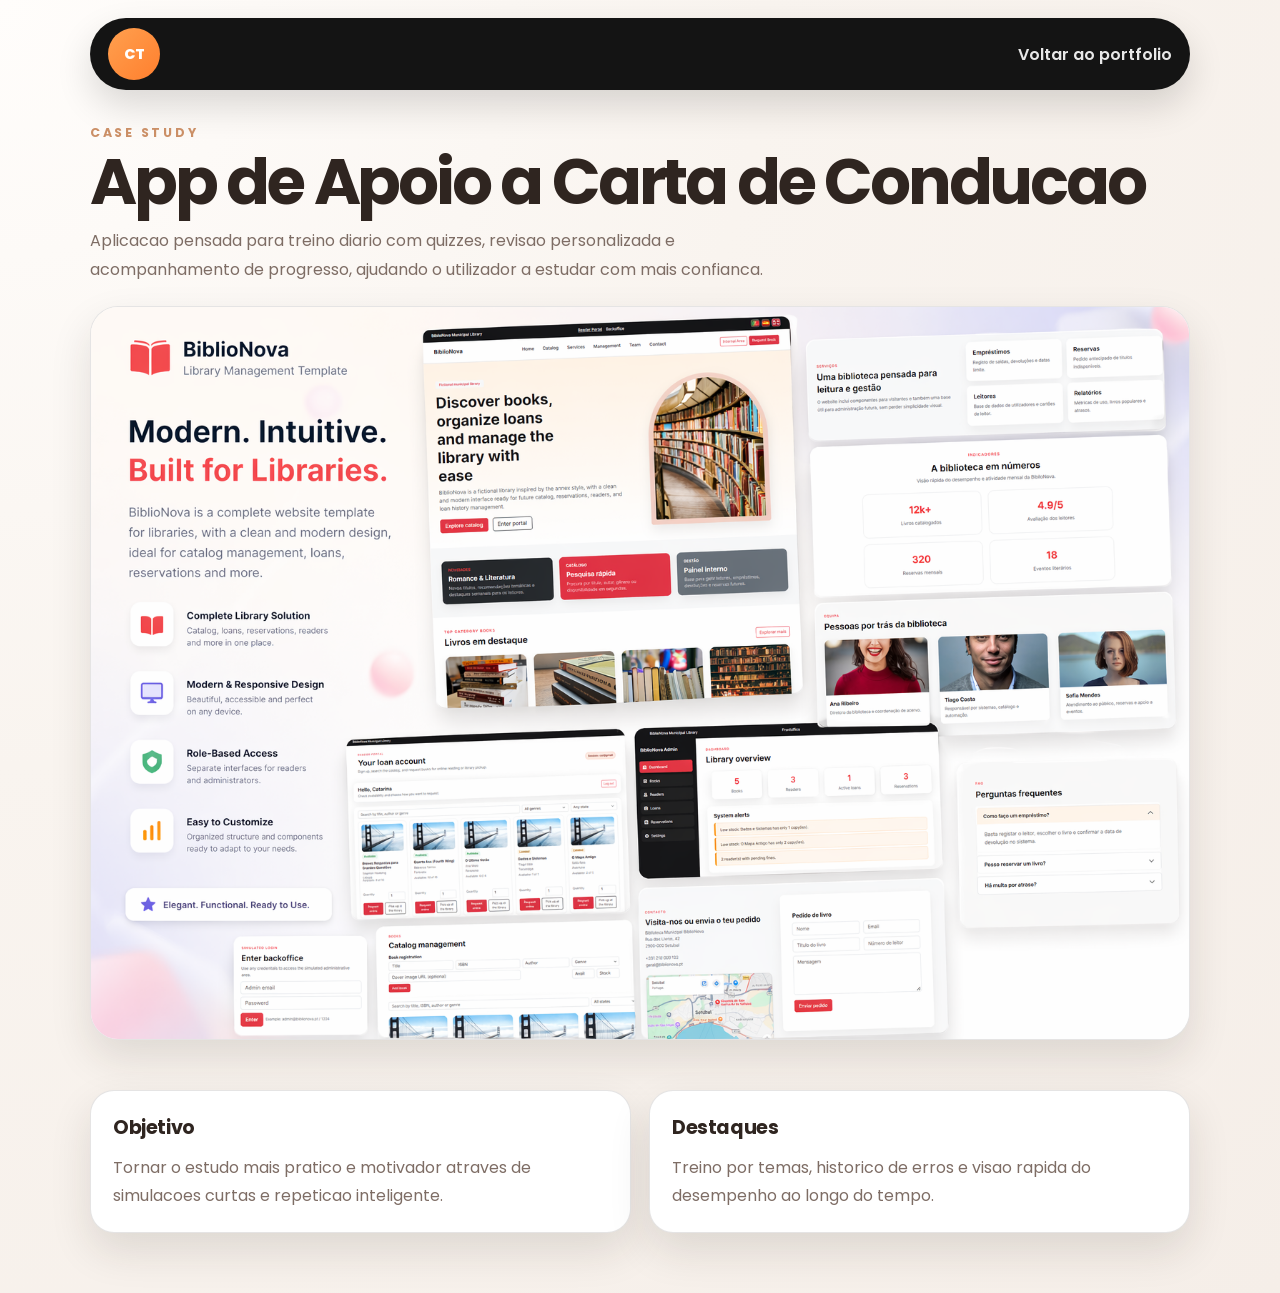
==== projects/driving-quiz.html @ fff9fd98 "Creation of separated pages for project information with the same template" ====
<!DOCTYPE html>
<html lang="pt-PT">
<head>
  <meta charset="UTF-8" />
  <meta name="viewport" content="width=device-width, initial-scale=1.0" />
  <title>App de Apoio a Carta | Projeto</title>
  <link rel="preconnect" href="https://fonts.googleapis.com">
  <link rel="preconnect" href="https://fonts.gstatic.com" crossorigin>
  <link href="https://fonts.googleapis.com/css2?family=Inter:wght@400;500;600;700;800&family=Poppins:wght@400;500;600;700;800&display=swap" rel="stylesheet">
  <link rel="stylesheet" href="project-page.css" />
</head>
<body>
  <header class="project-topbar">
    <div class="container project-topbar-inner">
      <a class="brand" href="../index.html#projects">CT</a>
      <a class="nav-back" href="../index.html#projects">Voltar ao portfolio</a>
    </div>
  </header>

  <main class="container">
    <section class="hero">
      <p class="eyebrow">Case Study</p>
      <h1>App de Apoio a Carta de Conducao</h1>
      <p class="hero-text">Aplicacao pensada para treino diario com quizzes, revisao personalizada e acompanhamento de progresso, ajudando o utilizador a estudar com mais confianca.</p>
      <div class="hero-media">
        <img src="../assets/projects/biblio-nova.png" alt="Preview ilustrativo da app de quizzes" />
      </div>
    </section>

    <section class="grid">
      <article class="card"><h2>Objetivo</h2><p>Tornar o estudo mais pratico e motivador atraves de simulacoes curtas e repeticao inteligente.</p></article>
      <article class="card"><h2>Destaques</h2><p>Treino por temas, historico de erros e visao rapida do desempenho ao longo do tempo.</p></article>
    </section>
  </main>
</body>
</html>
---- projects/project-page.css ----
:root {
    --bg: #f8f5f2;
    --card: #ffffff;
    --text: #2f2520;
    --muted: #7e6d65;
    --accent: #f28d3d;
    --line: rgba(47, 37, 32, .12);
    --shadow: 0 18px 42px rgba(44, 30, 22, .12);
}

* {
    box-sizing: border-box;
}

body {
    margin: 0;
    font-family: Poppins, Inter, sans-serif;
    color: var(--text);
    background: radial-gradient(circle at top left, #fffdfb 0, #f9f4ef 42%, #f5eee8 100%);
}

.container {
    width: min(1100px, calc(100% - 32px));
    margin: 0 auto;
}

.project-topbar {
    padding: 18px 0 0;
}

.project-topbar-inner {
    min-height: 72px;
    border-radius: 999px;
    background: #141414;
    display: flex;
    align-items: center;
    justify-content: space-between;
    padding: 0 18px;
    box-shadow: 0 16px 36px rgba(0, 0, 0, .14);
}

.brand {
    width: 52px;
    height: 52px;
    border-radius: 50%;
    background: linear-gradient(135deg, #ffa04f, #ff7f2e);
    color: #fff;
    text-decoration: none;
    font-weight: 800;
    display: inline-flex;
    align-items: center;
    justify-content: center;
    font-size: .9rem;
}

.nav-back {
    color: rgba(255, 255, 255, .9);
    text-decoration: none;
    font-weight: 600;
}

.hero {
    padding: 34px 0 24px;
}

.eyebrow {
    margin: 0;
    font-size: .78rem;
    letter-spacing: .22em;
    text-transform: uppercase;
    font-weight: 700;
    color: #cb8f66;
}

h1 {
    margin: 10px 0 14px;
    font-size: clamp(2.1rem, 5vw, 4.2rem);
    line-height: .95;
    letter-spacing: -.05em;
}

.hero-text {
    margin: 0;
    max-width: 70ch;
    color: var(--muted);
    line-height: 1.8;
}

.hero-media {
    margin-top: 22px;
    border-radius: 28px;
    overflow: hidden;
    border: 1px solid var(--line);
    box-shadow: var(--shadow);
    background: var(--card);
}

.hero-media img {
    width: 100%;
    display: block;
    object-fit: cover;
}

.grid {
    display: grid;
    grid-template-columns: repeat(2, 1fr);
    gap: 18px;
    margin: 26px 0 60px;
}

.card {
    background: var(--card);
    border: 1px solid var(--line);
    border-radius: 24px;
    box-shadow: var(--shadow);
    padding: 22px;
}

.card h2 {
    margin: 0 0 12px;
    font-size: 1.2rem;
    letter-spacing: -.02em;
}

.card p,
.card li {
    margin: 0;
    color: var(--muted);
    line-height: 1.75;
}

.card ul {
    margin: 0;
    padding-left: 18px;
    display: grid;
    gap: 10px;
}

.card.full {
    grid-column: 1 / -1;
}

@media (max-width: 860px) {
    .grid {
        grid-template-columns: 1fr;
    }

    .project-topbar-inner {
        min-height: 64px;
    }
}
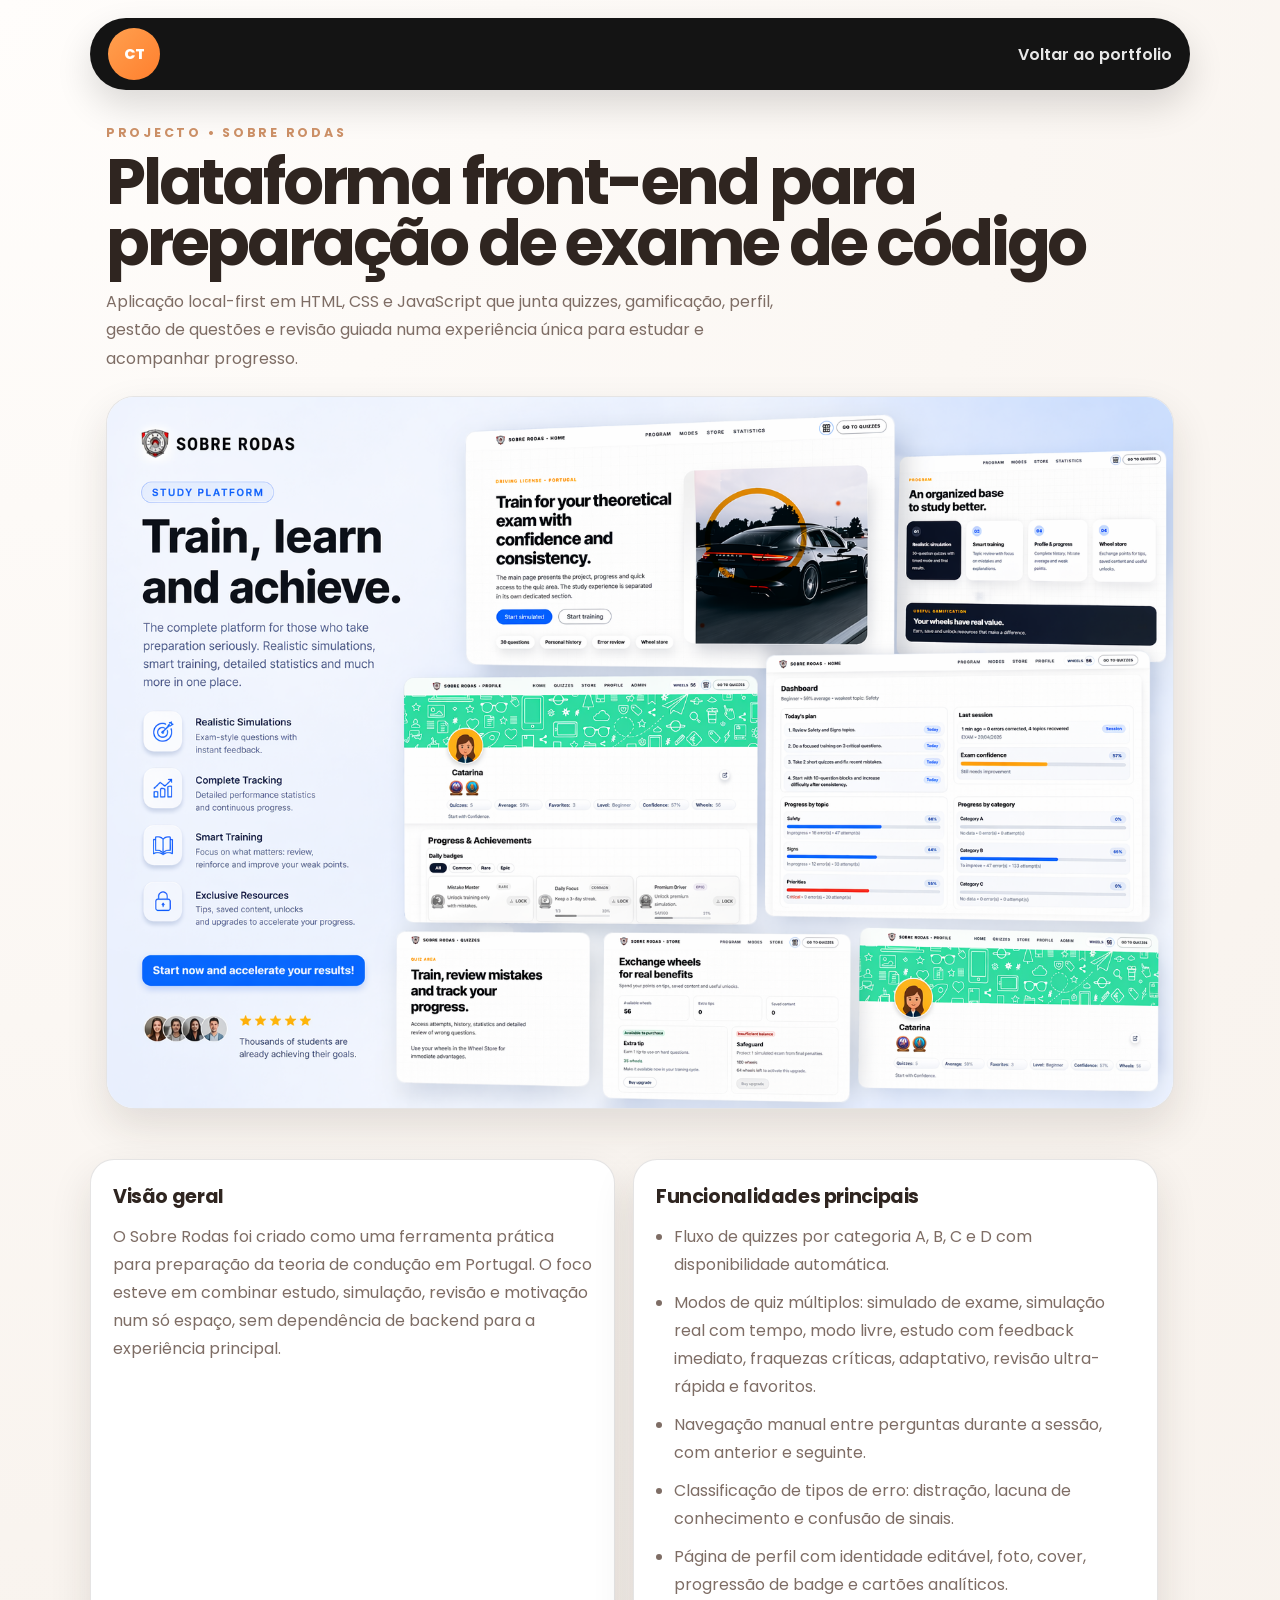
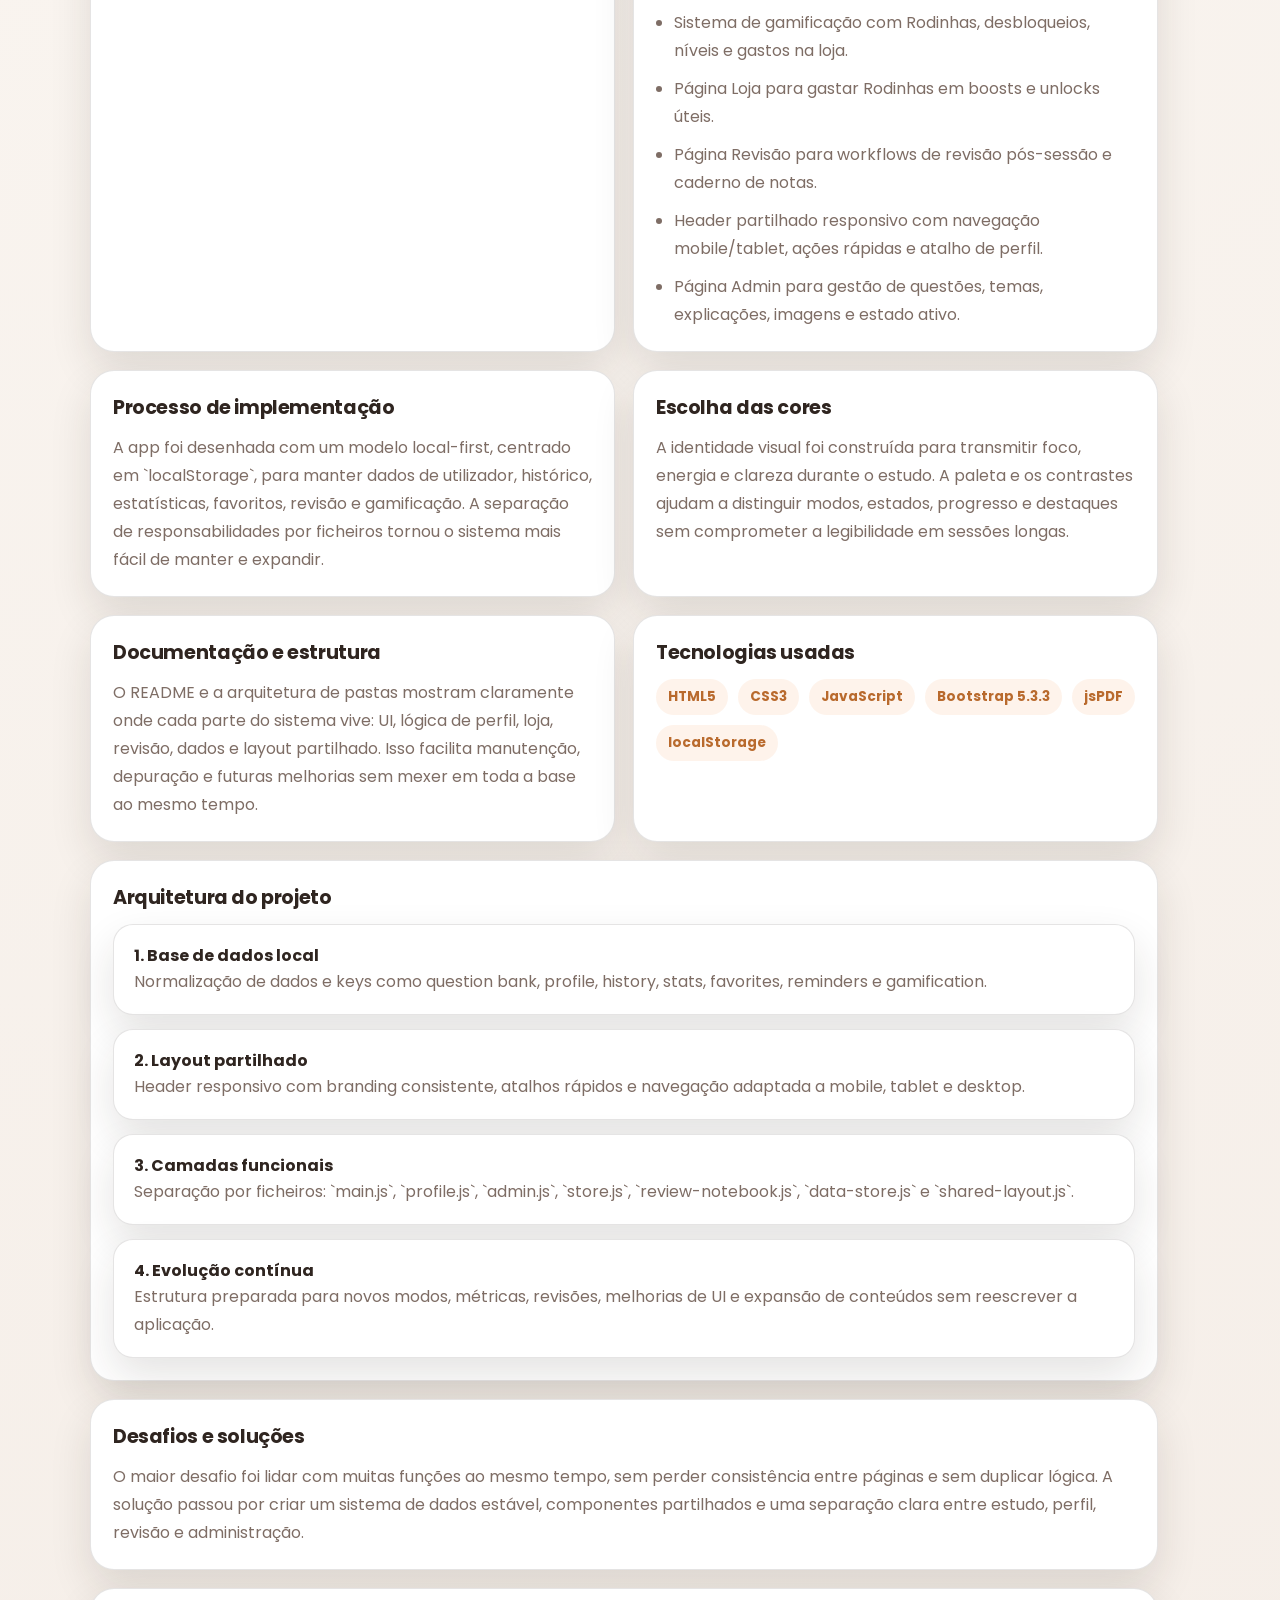
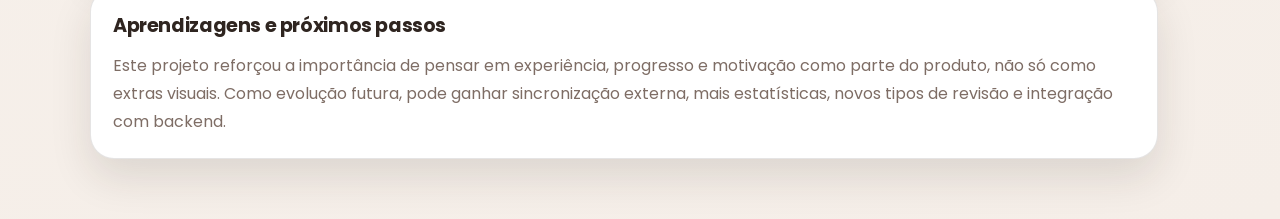
==== commit 3d45ffcc: "Update project pages and styles; add new restaurant template image" ====
--- a/projects/driving-quiz.html
+++ b/projects/driving-quiz.html
@@ -19,17 +19,96 @@
 
   <main class="container">
     <section class="hero">
-      <p class="eyebrow">Case Study</p>
-      <h1>App de Apoio a Carta de Conducao</h1>
-      <p class="hero-text">Aplicacao pensada para treino diario com quizzes, revisao personalizada e acompanhamento de progresso, ajudando o utilizador a estudar com mais confianca.</p>
-      <div class="hero-media">
-        <img src="../assets/projects/biblio-nova.png" alt="Preview ilustrativo da app de quizzes" />
+      <div class="container">
+        <p class="eyebrow">Projecto • Sobre Rodas</p>
+        <h1>Plataforma front-end para preparação de exame de código</h1>
+        <p class="hero-text">Aplicação local-first em HTML, CSS e JavaScript que junta quizzes, gamificação, perfil, gestão de questões e revisão guiada numa experiência única para estudar e acompanhar progresso.</p>
+        <div class="hero-media">
+          <img src="../assets/projects/sobre-rodas.png" alt="Preview da aplicação Sobre Rodas" />
+        </div>
       </div>
     </section>
 
-    <section class="grid">
-      <article class="card"><h2>Objetivo</h2><p>Tornar o estudo mais pratico e motivador atraves de simulacoes curtas e repeticao inteligente.</p></article>
-      <article class="card"><h2>Destaques</h2><p>Treino por temas, historico de erros e visao rapida do desempenho ao longo do tempo.</p></article>
+    <section class="container grid">
+      <article class="card">
+        <h2>Visão geral</h2>
+        <p>O Sobre Rodas foi criado como uma ferramenta prática para preparação da teoria de condução em Portugal. O foco esteve em combinar estudo, simulação, revisão e motivação num só espaço, sem dependência de backend para a experiência principal.</p>
+      </article>
+
+      <article class="card">
+        <h2>Funcionalidades principais</h2>
+        <ul>
+          <li>Fluxo de quizzes por categoria A, B, C e D com disponibilidade automática.</li>
+          <li>Modos de quiz múltiplos: simulado de exame, simulação real com tempo, modo livre, estudo com feedback imediato, fraquezas críticas, adaptativo, revisão ultra-rápida e favoritos.</li>
+          <li>Navegação manual entre perguntas durante a sessão, com anterior e seguinte.</li>
+          <li>Classificação de tipos de erro: distração, lacuna de conhecimento e confusão de sinais.</li>
+          <li>Página de perfil com identidade editável, foto, cover, progressão de badge e cartões analíticos.</li>
+          <li>Sistema de gamificação com Rodinhas, desbloqueios, níveis e gastos na loja.</li>
+          <li>Página Loja para gastar Rodinhas em boosts e unlocks úteis.</li>
+          <li>Página Revisão para workflows de revisão pós-sessão e caderno de notas.</li>
+          <li>Header partilhado responsivo com navegação mobile/tablet, ações rápidas e atalho de perfil.</li>
+          <li>Página Admin para gestão de questões, temas, explicações, imagens e estado ativo.</li>
+        </ul>
+      </article>
+
+      <article class="card">
+        <h2>Processo de implementação</h2>
+        <p>A app foi desenhada com um modelo local-first, centrado em `localStorage`, para manter dados de utilizador, histórico, estatísticas, favoritos, revisão e gamificação. A separação de responsabilidades por ficheiros tornou o sistema mais fácil de manter e expandir.</p>
+      </article>
+
+      <article class="card">
+        <h2>Escolha das cores</h2>
+        <p>A identidade visual foi construída para transmitir foco, energia e clareza durante o estudo. A paleta e os contrastes ajudam a distinguir modos, estados, progresso e destaques sem comprometer a legibilidade em sessões longas.</p>
+      </article>
+
+      <article class="card">
+        <h2>Documentação e estrutura</h2>
+        <p>O README e a arquitetura de pastas mostram claramente onde cada parte do sistema vive: UI, lógica de perfil, loja, revisão, dados e layout partilhado. Isso facilita manutenção, depuração e futuras melhorias sem mexer em toda a base ao mesmo tempo.</p>
+      </article>
+
+      <article class="card">
+        <h2>Tecnologias usadas</h2>
+        <div class="badge-row">
+          <span class="badge">HTML5</span>
+          <span class="badge">CSS3</span>
+          <span class="badge">JavaScript</span>
+          <span class="badge">Bootstrap 5.3.3</span>
+          <span class="badge">jsPDF</span>
+          <span class="badge">localStorage</span>
+        </div>
+      </article>
+
+      <article class="card full">
+        <h2>Arquitetura do projeto</h2>
+        <div class="timeline">
+          <div class="timeline-item">
+            <strong>1. Base de dados local</strong>
+            <p>Normalização de dados e keys como question bank, profile, history, stats, favorites, reminders e gamification.</p>
+          </div>
+          <div class="timeline-item">
+            <strong>2. Layout partilhado</strong>
+            <p>Header responsivo com branding consistente, atalhos rápidos e navegação adaptada a mobile, tablet e desktop.</p>
+          </div>
+          <div class="timeline-item">
+            <strong>3. Camadas funcionais</strong>
+            <p>Separação por ficheiros: `main.js`, `profile.js`, `admin.js`, `store.js`, `review-notebook.js`, `data-store.js` e `shared-layout.js`.</p>
+          </div>
+          <div class="timeline-item">
+            <strong>4. Evolução contínua</strong>
+            <p>Estrutura preparada para novos modos, métricas, revisões, melhorias de UI e expansão de conteúdos sem reescrever a aplicação.</p>
+          </div>
+        </div>
+      </article>
+
+      <article class="card full">
+        <h2>Desafios e soluções</h2>
+        <p>O maior desafio foi lidar com muitas funções ao mesmo tempo, sem perder consistência entre páginas e sem duplicar lógica. A solução passou por criar um sistema de dados estável, componentes partilhados e uma separação clara entre estudo, perfil, revisão e administração.</p>
+      </article>
+
+      <article class="card full">
+        <h2>Aprendizagens e próximos passos</h2>
+        <p>Este projeto reforçou a importância de pensar em experiência, progresso e motivação como parte do produto, não só como extras visuais. Como evolução futura, pode ganhar sincronização externa, mais estatísticas, novos tipos de revisão e integração com backend.</p>
+      </article>
     </section>
   </main>
 </body>
--- a/projects/project-page.css
+++ b/projects/project-page.css
@@ -140,6 +140,58 @@
     grid-column: 1 / -1;
 }
 
+.project-section {
+  margin-top: 28px;
+}
+
+.project-section h2 {
+  margin: 0 0 12px;
+  font-size: 1.2rem;
+  letter-spacing: -.02em;
+}
+
+.project-section p,
+.project-section li {
+  margin: 0;
+  color: var(--muted);
+  line-height: 1.8;
+}
+
+.project-section ul {
+  margin: 0;
+  padding-left: 18px;
+  display: grid;
+  gap: 10px;
+}
+
+.timeline {
+  display: grid;
+  gap: 14px;
+}
+
+.timeline-item {
+  padding: 18px 20px;
+  border-radius: 20px;
+  background: #fff;
+  border: 1px solid var(--line);
+  box-shadow: var(--shadow);
+}
+
+.badge-row {
+  display: flex;
+  flex-wrap: wrap;
+  gap: 10px;
+}
+
+.badge {
+  padding: 8px 12px;
+  border-radius: 999px;
+  background: rgba(242, 141, 61, .10);
+  color: #b96a2d;
+  font-weight: 700;
+  font-size: .85rem;
+}
+
 @media (max-width: 860px) {
     .grid {
         grid-template-columns: 1fr;
